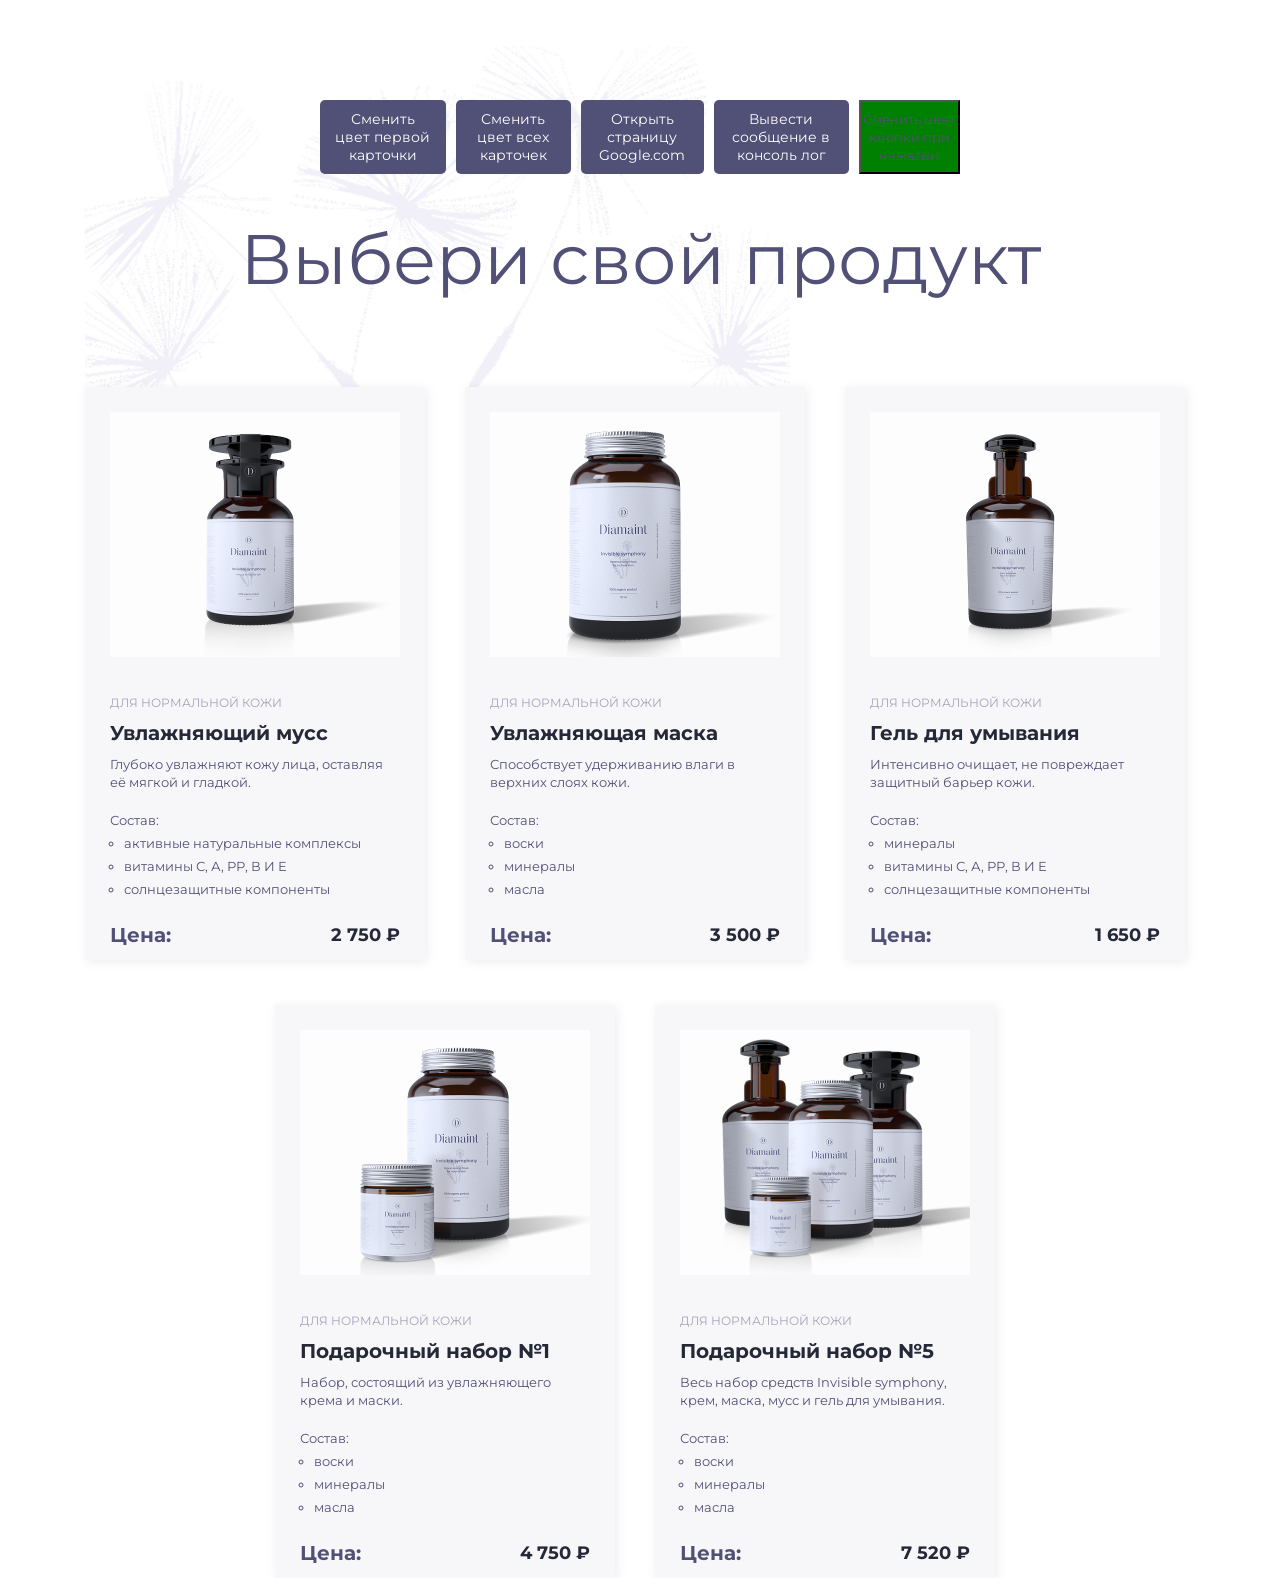
==== index.html @ b780f24a "add homework-5.js" ====
<!DOCTYPE html>
<html lang="en">

<head>
    <meta charset="UTF-8">
    <meta name="viewport" content="width=device-width, initial-scale=1.0">
    <link rel="preconnect" href="https://fonts.googleapis.com">
    <link rel="preconnect" href="https://fonts.gstatic.com" crossorigin>
    <link href="https://fonts.googleapis.com/css2?family=Montserrat:ital,wght@0,100..900;1,100..900&display=swap"rel="stylesheet">
    <link rel="stylesheet" href="styles.css">
    <title>Product Card</title>
</head>

<body>
    <div class="background"></div>
    <h1 class="page-title">Выбери свой продукт</h1>
    <div class="container-button">
        <button id="change-color-first-card" class="button-design">Сменить цвет первой карточки</button>
        <button id="change-color-all-card" class="button-design">Сменить цвет всех карточек</button>
        <button id="open-google" class="button-design">Открыть страницу Google.com</button>
        <button id="output-console-log" class="button-design">Вывести сообщение в консоль лог</button>
        <button id="change-color-button" class="bg-green" class="bg-yellow">Сменить цвет кнопки при нажатии</button>
    </div>
      </div>
    <ul class="product-cards-container">
        <li class="card-container">
            
                <img src="/images/moist-mousse.png" alt="Увлажняющий мусс" width="290" height="245">
                <span class="product-category">для нормальной кожи</span>
                <h3 class="product-name">Увлажняющий мусс</h3>
                <p class="product-desciption">Глубоко увлажняют кожу лица, оставляя её мягкой и гладкой.</p>
                <span>Состав: </span>
                <ul class="product-compounds">
                    <li class="product-compound-item">активные натуральные комплексы</li>
                    <li class="product-compound-item">витамины С, А, РР, В И Е</li>
                    <li class="product-compound-item">солнцезащитные компоненты</li>
                </ul>
                <div class="product-price-container">
                    <span class="product-price-label">Цена:</span>
                    <span class="product-price">2 750 &#x20bd</span>
                </div>
                
        </li>
        <li class="card-container">
            
                <img src="images/moist-mask.png" alt="Увлажняющий мусс" width="290" height="245">
                <span class="product-category">для нормальной кожи</span>
                <h3 class="product-name">Увлажняющая маска</h3>
                <p class="product-desciption">Способствует удерживанию влаги в верхних слоях кожи.</p>
                <span>Состав: </span>
                <ul class="product-compounds">
                    <li class="product-compound-item">воски</li>
                    <li class="product-compound-item">минералы</li>
                    <li class="product-compound-item">масла</li>
                </ul>
                <div class="product-price-container">
                    <span class="product-price-label">Цена:</span>
                    <span class="product-price">3 500 &#x20bd</span>
                </div>   
        </li>
        <li class="card-container">
            
                <img src="images/cleansing-gel.png" alt="Увлажняющий мусс" width="290" height="245">
                <span class="product-category">для нормальной кожи</span>
                <h3 class="product-name">Гель для умывания</h3>
                <p class="product-desciption">Интенсивно очищает, не повреждает защитный барьер кожи.</p>
                <span>Состав: </span>
                <ul class="product-compounds">
                    <li class="product-compound-item">минералы</li>
                    <li class="product-compound-item">витамины С, А, РР, В И Е</li>
                    <li class="product-compound-item">солнцезащитные компоненты</li>
                </ul>
                <div class="product-price-container">
                    <span class="product-price-label">Цена:</span>
                    <span class="product-price">1 650 &#x20bd</span>
                </div>
               
        </li>
        <li class="card-container">
            
                <img src="images/gift-set-1.png" alt="Увлажняющий мусс" width="290" height="245">
                <span class="product-category">для нормальной кожи</span>
                <h3 class="product-name">Подарочный набор №1 </h3>
                <p class="product-desciption">Набор, состоящий из увлажняющего крема и маски.</p>
                <span>Состав: </span>
                <ul class="product-compounds">
                    <li class="product-compound-item">воски</li>
                    <li class="product-compound-item">минералы</li>
                    <li class="product-compound-item">масла</li>
                </ul>
                <div class="product-price-container">
                    <span class="product-price-label">Цена:</span>
                    <span class="product-price">4 750 &#x20bd</span>
                </div>
               
        </li>
        <li class="card-container">
            
                <img src="/images/gift-set-5.png" alt="Увлажняющий мусс" width="290" height="245">
                <span class="product-category">для нормальной кожи</span>
                <h3 class="product-name">Подарочный набор №5</h3>
                <p class="product-desciption">Весь набор средств Invisible symphony, крем, маска, мусс и гель для
                    умывания.</p>
                <span>Состав: </span>
                <ul class="product-compounds">
                    <li class="product-compound-item">воски</li>
                    <li class="product-compound-item">минералы</li>
                    <li class="product-compound-item">масла</li>
                </ul>
                <div class="product-price-container">
                    <span class="product-price-label">Цена:</span>
                    <span class="product-price">7 520 &#x20bd</span>
                </div>
                
        </li>
    </ul>
    <script src="main.js"></script>
    <script src="homework-5.js"></script>
</body>

</html>
---- styles.css ----
* {
    box-sizing: border-box;
    margin: 0;
    padding: 0;
    font-family: 'Montserrat', 'Times New Roman', Times, serif;
    font-size: 13px;
    line-height: 18px;
    color: #515076;
}

.card-container {
    width: 340px;
    height: 573px;
    padding: 25px;
    background-color: #F7F7FA;
    box-shadow: 2px 2px 10px 0px #5150761A;
    list-style: none;
   
}

.product-category {
    font-size: 12px;
    color: #A5A3B9;
    line-height: 24px;
    text-transform: uppercase;
    margin-top: 30px;
    margin-bottom: 5px;
    display: block;
}

.product-name {
    font-weight: 700;
    font-size: 20px;
    line-height: 27px;
    margin-bottom: 5px;
    color: #252836;
}

.product-desciption {
    margin-top: 8px;
    margin-bottom: 20px;
}

.product-compounds {
    list-style: circle;
    margin-bottom: 25px;
    margin-top: 5px;
}

.product-compound-item {
    margin-left: 14px;
    margin-bottom: 5px;
}

.product-price-container {
    display: flex;
    justify-content: space-between;
    align-items: center;
}

.product-price-label {
    font-size: 20px;
    font-weight: 700;
    line-height: 24px;
}

.product-price {
    font-weight: 700;
    font-size: 18px;
    color: #252836;
}

.product-cards-container {
    position: relative;
    width: 1100px;
    height: 1191px;
    margin-top: -310px;
    margin-left: 85px;
    flex-wrap: wrap;
    display: flex;
    justify-content: center;
    gap: 45px 40px;
}

.page-title {
    position: absolute;
    text-align: center;
    font-weight: 400;
    font-size: 70px;
    line-height: 78px;
    width: 846px;
    height: 78px;
    top: 220px;
    left: 217px;
}

.background {
    width: 790px;
    height: 697px;
    background-image: url('../images/flowers-bg.png');
    background-size: 790px 697px;
    background-position: 85px 0px;
    background-repeat: no-repeat;
}

.container-button {
    position: absolute;
    top: 100px;
    left: 50%;
    transform: translateX(-50%);
    display: flex;
    gap: 10px;
    margin-bottom: 20px;
}

.button-design {
    padding: 10px 15px;
    background-color: #515076;
    color: white;
    border: none;
    border-radius: 5px;
    cursor: pointer;
    font-size: 14px;
}

.bg-yellow {
    background-color: yellow;
}

.bg-green {
    background-color: green;
}
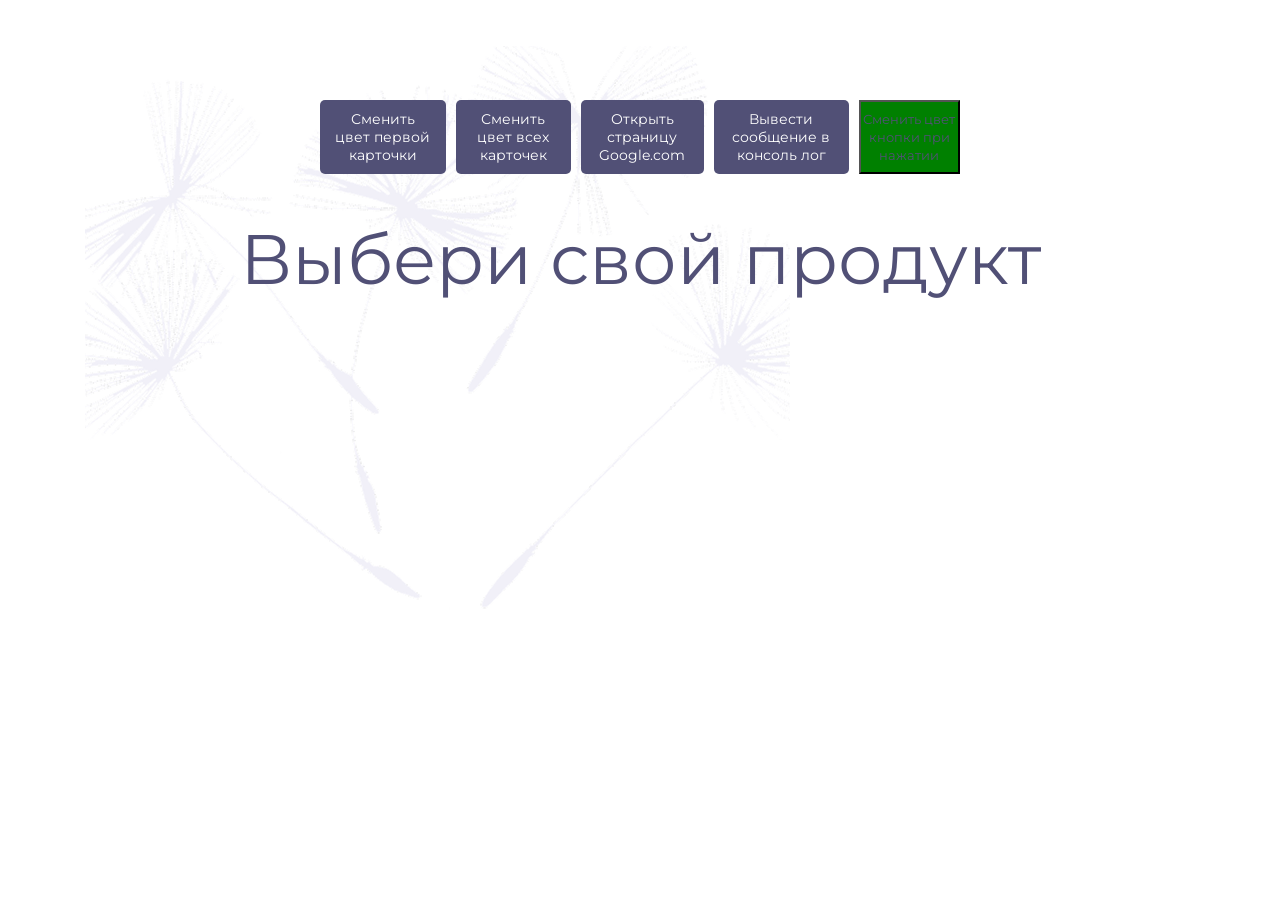
==== commit 4ff1aa3b: ""feat: выполнено ДЗ 8"" ====
--- a/index.html
+++ b/index.html
@@ -6,7 +6,8 @@
     <meta name="viewport" content="width=device-width, initial-scale=1.0">
     <link rel="preconnect" href="https://fonts.googleapis.com">
     <link rel="preconnect" href="https://fonts.gstatic.com" crossorigin>
-    <link href="https://fonts.googleapis.com/css2?family=Montserrat:ital,wght@0,100..900;1,100..900&display=swap"rel="stylesheet">
+    <link href="https://fonts.googleapis.com/css2?family=Montserrat:ital,wght@0,100..900;1,100..900&display=swap"
+        rel="stylesheet">
     <link rel="stylesheet" href="styles.css">
     <title>Product Card</title>
 </head>
@@ -19,103 +20,30 @@
         <button id="change-color-all-card" class="button-design">Сменить цвет всех карточек</button>
         <button id="open-google" class="button-design">Открыть страницу Google.com</button>
         <button id="output-console-log" class="button-design">Вывести сообщение в консоль лог</button>
-        <button id="change-color-button" class="bg-green" class="bg-yellow">Сменить цвет кнопки при нажатии</button>
+        <button id="change-color-button" class="bg-green bg-yellow">Сменить цвет кнопки при нажатии</button>
     </div>
-      </div>
-    <ul class="product-cards-container">
+
+    <ul class="product-cards-container"></ul>
+    <template id="card-template">
         <li class="card-container">
-            
-                <img src="/images/moist-mousse.png" alt="Увлажняющий мусс" width="290" height="245">
-                <span class="product-category">для нормальной кожи</span>
-                <h3 class="product-name">Увлажняющий мусс</h3>
-                <p class="product-desciption">Глубоко увлажняют кожу лица, оставляя её мягкой и гладкой.</p>
-                <span>Состав: </span>
-                <ul class="product-compounds">
-                    <li class="product-compound-item">активные натуральные комплексы</li>
-                    <li class="product-compound-item">витамины С, А, РР, В И Е</li>
-                    <li class="product-compound-item">солнцезащитные компоненты</li>
-                </ul>
-                <div class="product-price-container">
-                    <span class="product-price-label">Цена:</span>
-                    <span class="product-price">2 750 &#x20bd</span>
-                </div>
-                
+            <img src="" alt="" class="js-product-img">
+            <span class="product-category js-product-category"></span>
+            <h3 class="product-name js-product-name"></h3>
+            <p class="product-desciption js-product-description"></p>
+            <span>Состав: </span>
+            <ul class="product-compounds js-product-compounds">
+            </ul>
+            <div class="product-price-container">
+                <span class="product-price-label">Цена:</span>
+                <span class="product-price js-product-price"></span>
+            </div>
         </li>
-        <li class="card-container">
-            
-                <img src="images/moist-mask.png" alt="Увлажняющий мусс" width="290" height="245">
-                <span class="product-category">для нормальной кожи</span>
-                <h3 class="product-name">Увлажняющая маска</h3>
-                <p class="product-desciption">Способствует удерживанию влаги в верхних слоях кожи.</p>
-                <span>Состав: </span>
-                <ul class="product-compounds">
-                    <li class="product-compound-item">воски</li>
-                    <li class="product-compound-item">минералы</li>
-                    <li class="product-compound-item">масла</li>
-                </ul>
-                <div class="product-price-container">
-                    <span class="product-price-label">Цена:</span>
-                    <span class="product-price">3 500 &#x20bd</span>
-                </div>   
-        </li>
-        <li class="card-container">
-            
-                <img src="images/cleansing-gel.png" alt="Увлажняющий мусс" width="290" height="245">
-                <span class="product-category">для нормальной кожи</span>
-                <h3 class="product-name">Гель для умывания</h3>
-                <p class="product-desciption">Интенсивно очищает, не повреждает защитный барьер кожи.</p>
-                <span>Состав: </span>
-                <ul class="product-compounds">
-                    <li class="product-compound-item">минералы</li>
-                    <li class="product-compound-item">витамины С, А, РР, В И Е</li>
-                    <li class="product-compound-item">солнцезащитные компоненты</li>
-                </ul>
-                <div class="product-price-container">
-                    <span class="product-price-label">Цена:</span>
-                    <span class="product-price">1 650 &#x20bd</span>
-                </div>
-               
-        </li>
-        <li class="card-container">
-            
-                <img src="images/gift-set-1.png" alt="Увлажняющий мусс" width="290" height="245">
-                <span class="product-category">для нормальной кожи</span>
-                <h3 class="product-name">Подарочный набор №1 </h3>
-                <p class="product-desciption">Набор, состоящий из увлажняющего крема и маски.</p>
-                <span>Состав: </span>
-                <ul class="product-compounds">
-                    <li class="product-compound-item">воски</li>
-                    <li class="product-compound-item">минералы</li>
-                    <li class="product-compound-item">масла</li>
-                </ul>
-                <div class="product-price-container">
-                    <span class="product-price-label">Цена:</span>
-                    <span class="product-price">4 750 &#x20bd</span>
-                </div>
-               
-        </li>
-        <li class="card-container">
-            
-                <img src="/images/gift-set-5.png" alt="Увлажняющий мусс" width="290" height="245">
-                <span class="product-category">для нормальной кожи</span>
-                <h3 class="product-name">Подарочный набор №5</h3>
-                <p class="product-desciption">Весь набор средств Invisible symphony, крем, маска, мусс и гель для
-                    умывания.</p>
-                <span>Состав: </span>
-                <ul class="product-compounds">
-                    <li class="product-compound-item">воски</li>
-                    <li class="product-compound-item">минералы</li>
-                    <li class="product-compound-item">масла</li>
-                </ul>
-                <div class="product-price-container">
-                    <span class="product-price-label">Цена:</span>
-                    <span class="product-price">7 520 &#x20bd</span>
-                </div>
-                
-        </li>
-    </ul>
+    </template>
     <script src="main.js"></script>
     <script src="homework-5.js"></script>
+    <script src="homework-6.js"></script>
+    <script type="module" src="homework-7.js"></script>
+    <script type="module" src="homework-8.js"></script>
 </body>
 
 </html>
--- a/styles.css
+++ b/styles.css
@@ -8,14 +8,27 @@
     color: #515076;
 }
 
+.product-cards-container {
+    max-width: 1200px;
+    margin: 450px auto 0 auto;
+    margin-top: -300px;
+    padding: 0;
+    list-style: none;
+    flex-wrap: wrap;
+    display: flex;
+    justify-content: center;
+    gap: 45px 40px;
+}
+
 .card-container {
-    width: 340px;
-    height: 573px;
-    padding: 25px;
+    padding: 20px;
     background-color: #F7F7FA;
     box-shadow: 2px 2px 10px 0px #5150761A;
-    list-style: none;
-   
+    flex-direction: column;
+    display: flex;
+    width: 350px;
+    height: 573px;
+
 }
 
 .product-category {
@@ -70,18 +83,6 @@
     color: #252836;
 }
 
-.product-cards-container {
-    position: relative;
-    width: 1100px;
-    height: 1191px;
-    margin-top: -310px;
-    margin-left: 85px;
-    flex-wrap: wrap;
-    display: flex;
-    justify-content: center;
-    gap: 45px 40px;
-}
-
 .page-title {
     position: absolute;
     text-align: center;
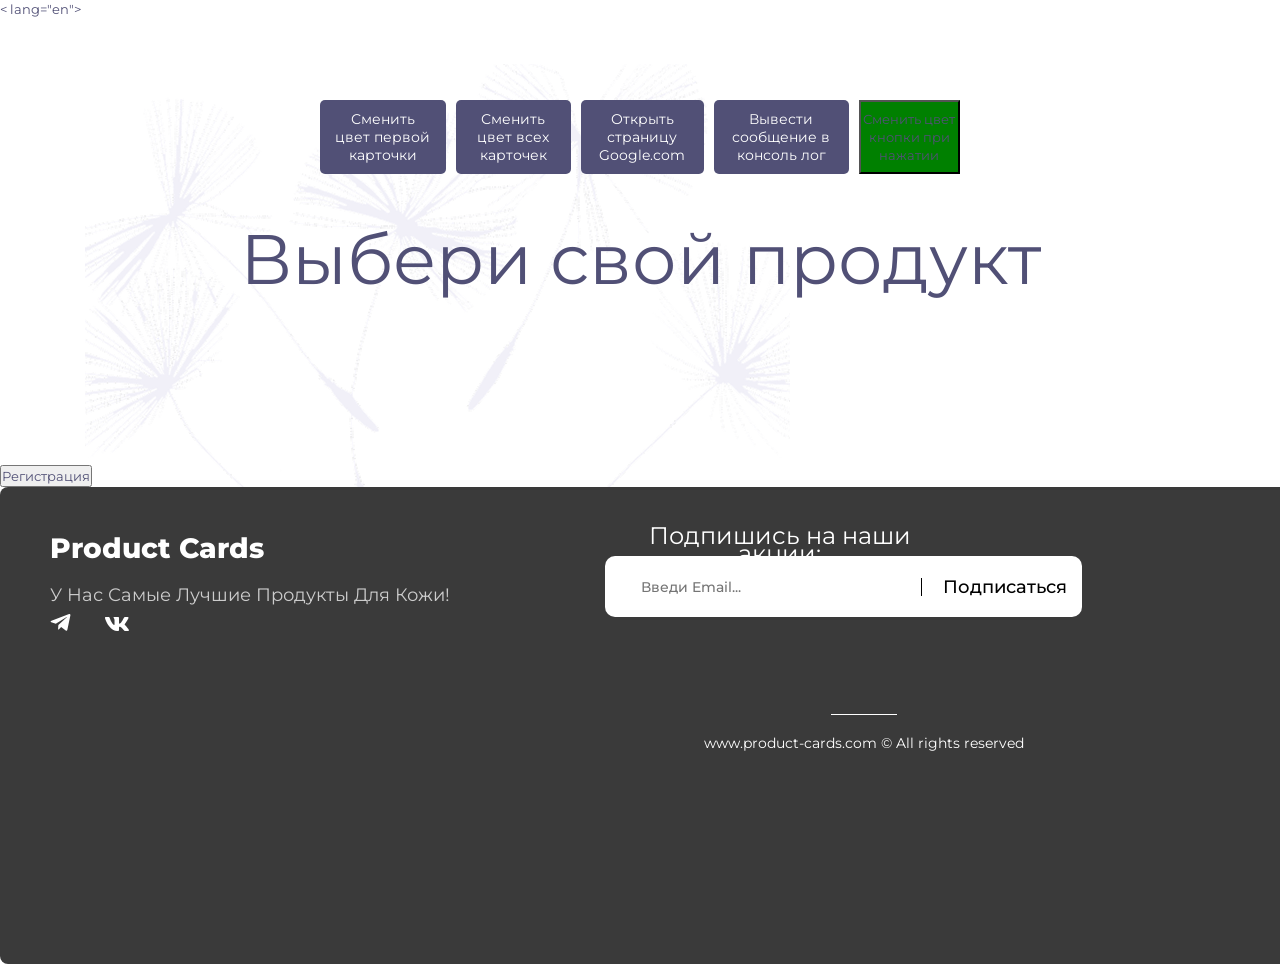
==== commit ebc54ffb: "feat: добавлен модальный интерфейс" ====
--- a/index.html
+++ b/index.html
@@ -1,49 +1,122 @@
 <!DOCTYPE html>
-<html lang="en">
+< lang="en">
 
-<head>
-    <meta charset="UTF-8">
-    <meta name="viewport" content="width=device-width, initial-scale=1.0">
-    <link rel="preconnect" href="https://fonts.googleapis.com">
-    <link rel="preconnect" href="https://fonts.gstatic.com" crossorigin>
-    <link href="https://fonts.googleapis.com/css2?family=Montserrat:ital,wght@0,100..900;1,100..900&display=swap"
-        rel="stylesheet">
-    <link rel="stylesheet" href="styles.css">
-    <title>Product Card</title>
-</head>
+    <head>
+        <meta charset="UTF-8">
+        <meta name="viewport" content="width=device-width, initial-scale=1.0">
+        <link rel="preconnect" href="https://fonts.googleapis.com">
+        <link rel="preconnect" href="https://fonts.gstatic.com" crossorigin>
+        <link href="https://fonts.googleapis.com/css2?family=Montserrat:ital,wght@0,100..900;1,100..900&display=swap"
+            rel="stylesheet">
+        <link rel="stylesheet" href="styles.css">
+        <title>Product Card</title>
+    </head>
 
-<body>
-    <div class="background"></div>
-    <h1 class="page-title">Выбери свой продукт</h1>
-    <div class="container-button">
-        <button id="change-color-first-card" class="button-design">Сменить цвет первой карточки</button>
-        <button id="change-color-all-card" class="button-design">Сменить цвет всех карточек</button>
-        <button id="open-google" class="button-design">Открыть страницу Google.com</button>
-        <button id="output-console-log" class="button-design">Вывести сообщение в консоль лог</button>
-        <button id="change-color-button" class="bg-green bg-yellow">Сменить цвет кнопки при нажатии</button>
-    </div>
+    <body>
+        <div class="background"></div>
+        <h1 class="page-title">Выбери свой продукт</h1>
+        <div class="container-button">
+            <button id="change-color-first-card" class="button-design">Сменить цвет первой карточки</button>
+            <button id="change-color-all-card" class="button-design">Сменить цвет всех карточек</button>
+            <button id="open-google" class="button-design">Открыть страницу Google.com</button>
+            <button id="output-console-log" class="button-design">Вывести сообщение в консоль лог</button>
+            <button id="change-color-button" class="bg-green bg-yellow">Сменить цвет кнопки при нажатии</button>
+        </div>
 
-    <ul class="product-cards-container"></ul>
-    <template id="card-template">
-        <li class="card-container">
-            <img src="" alt="" class="js-product-img">
-            <span class="product-category js-product-category"></span>
-            <h3 class="product-name js-product-name"></h3>
-            <p class="product-desciption js-product-description"></p>
-            <span>Состав: </span>
-            <ul class="product-compounds js-product-compounds">
-            </ul>
-            <div class="product-price-container">
-                <span class="product-price-label">Цена:</span>
-                <span class="product-price js-product-price"></span>
-            </div>
-        </li>
-    </template>
-    <script src="main.js"></script>
-    <script src="homework-5.js"></script>
-    <script src="homework-6.js"></script>
-    <script type="module" src="homework-7.js"></script>
-    <script type="module" src="homework-8.js"></script>
-</body>
+        <ul class="product-cards-container"></ul>
+        <template id="card-template">
+            <li class="card-container">
+                <img src="" alt="" class="js-product-img">
+                <span class="product-category js-product-category"></span>
+                <h3 class="product-name js-product-name"></h3>
+                <p class="product-desciption js-product-description"></p>
+                <span>Состав: </span>
+                <ul class="product-compounds js-product-compounds">
+                </ul>
+                <div class="product-price-container">
+                    <span class="product-price-label">Цена:</span>
+                    <span class="product-price js-product-price"></span>
+                </div>
+            </li>
+        </template>
 
-</html>+        <!-- Кнопка которая открывает модалку -->
+        <button id="openBtn">Регистрация</button>
+        <div class="overlay" id="modal-overlay"></div>
+        <div class="modal" id="modal">
+            <button class="close-btn" id="closeBtn">&times;</button>
+            <h2>Регистрация</h2>
+            <form action="#" method="post" class="registration-form">
+                <label for="firstName">Имя</label>
+                <input type="text" name="firstName" placeholder="Имя" required />
+                <label for="lastName">Фамилия</label>
+                <input type="text" name="lastName" placeholder="Фамилия" required />
+                <label for="birthDate">Дата рождения</label>
+                <input type="date" name="birthDate" placeholder="Дата рождения" required />
+                <label for="login">Логин</label>
+                <input type="text" name="login" placeholder="Логин" required />
+                <label for="password">Пароль</label>
+                <input type="password" name="password" placeholder="Пароль" required />
+                <label for="passwordConfirm">Подтверждение пароля</label>
+                <input type="password" name="passwordConfirm" placeholder="Подтверждение пароля" required />
+                <button type="submit">Зарегистрироваться</button>
+            </form>
+        </div>
+
+
+            <footer>
+
+                <!-- Три колонки -->
+                <div class="footer-top">
+
+                    <!-- КОЛОНКА 1: Бренд -->
+                    <section class="footer-brand">
+                        <h2>Product Cards</h2>
+                        <p>У Нас Самые Лучшие Продукты Для Кожи!</p>
+                        <div class="social-icons">
+                            <img class="tg-icon" src="images/SVG/tg-icon.svg" alt="Телеграм">
+                            <img class="vk-icon" src="images/SVG/vk-icon.svg" alt="VK">
+                        </div>
+                    </section>
+
+                    <!-- КОЛОНКА 2: Форма подписки -->
+                    <section class="footer-subscribe">
+                        <p>Подпишись на наши акции:</p>
+
+                        <!-- form — семантический тег для форм -->
+                        <form action="#" method="post" class="subscribe-form">
+
+                            <input type="email" name="email" placeholder="Введи Email..." required />
+
+                            <div class="divider"></div>
+
+                            <!-- type="submit" — кнопка отправки формы -->
+                            <button type="submit">Подписаться</button>
+
+                        </form>
+                    </section>
+
+                    <!-- КОЛОНКА 3: Навигация -->
+                    <!-- nav — семантический тег для навигационных ссылок -->
+                    <nav class="footer-nav" aria-label="Быстрые ссылки">
+                        <h3>Быстрые ссылки</h3>
+                        <ul>
+                            <li><a href="#">Главная</a></li>
+                            <li><a href="#">Магазин</a></li>
+                            <li><a href="#">Контакты</a></li>
+                        </ul>
+                    </nav>
+
+                </div>
+
+                <!-- Копирайт -->
+                <div class="footer-bottom">
+                    <!-- small — семантический тег для мелкого юридического текста -->
+                    <small>www.product-cards.com &copy; All rights reserved</small>
+                </div>
+
+            </footer>
+            <script src="main.js" type="module"></script>
+    </body>
+
+    </html>
--- a/styles.css
+++ b/styles.css
@@ -18,6 +18,7 @@
     display: flex;
     justify-content: center;
     gap: 45px 40px;
+    padding-bottom: 50px;
 }
 
 .card-container {
@@ -27,8 +28,7 @@
     flex-direction: column;
     display: flex;
     width: 350px;
-    height: 573px;
-
+    height: auto
 }
 
 .product-category {
@@ -130,4 +130,249 @@
 
 .bg-green {
     background-color: green;
-}+}
+
+footer {
+    width: 1728px;
+    height: 477px;
+    border-radius: 8px;
+    padding: 40px 50px 20px 50px;
+    background-color: #3A3A3A;
+    color: white;
+}
+
+.footer-top {
+    display: flex;
+    justify-content: space-between;
+    align-items: flex-start;
+    gap: 40px;
+    margin-bottom: 30px;
+}
+
+.footer-brand {
+    flex: 1;
+}
+
+.footer-brand h2 {
+    font-size: 28px;
+    line-height: 154%;
+    font-weight: 800;
+    font-family: 'Montserrat';
+    color: #FFFFFF;
+    height: auto;
+    padding-bottom: 16px;
+}
+
+.footer-brand p {
+    text-decoration: none;
+    color: #ccc;
+    font-size: 18px;
+    transition: color 0.2s;
+}
+
+.tg-icon {
+   margin-top: 10px;
+    width: 21px;
+    height: 17px;
+    margin-right: 30.5px;
+}
+
+.vk-icon {
+    margin-top: 10px;
+    width: 24px;
+    height: 14px;
+}
+
+
+.footer-subscribe {
+    flex: 1.5;
+    /* эта колонка немного шире остальных */
+    text-align: center;
+}
+
+.footer-subscribe p {
+    font-size: 24px;
+    width: 350px;
+    height: 29px;
+    top: 85px;
+    left: 713px;
+    color: #FFFFFF
+}
+
+/* Сама форма — инпут и кнопка в одной строке */
+form.subscribe-form {
+    display: flex;
+    width: 477px;
+    height: 61px;
+    background: white;
+    border-radius: 10px;
+    align-items: center;
+    /* скрываем углы дочерних элементов */
+}
+
+form.subscribe-form input[type="email"] {
+    font-family: 'Montserrat';
+    font-weight: 500;
+    font-size: 14px;
+    line-height: 100%;
+    padding-left: 36px;
+    padding-top: 22px;
+    padding-bottom: 22px;
+    flex-grow: 1;
+    text-decoration: none;
+    border: none;
+    background: transparent;
+    color: #000000BF;
+    outline: none;
+    /* убираем синюю рамку при фокусе */
+}
+
+form.subscribe-form input[type="email"]::placeholder {
+    outline: none;
+    border: none;
+    background: rgba(255, 255, 255, 0.9);
+}
+
+/* Тонкая линия-разделитель между инпутом и кнопкой */
+
+form.subscribe-form button[type="submit"] {
+
+    font-family: 'Montserrat';
+    font-weight: 500;
+    font-size: 18px;
+    line-height: 100%;
+    text-decoration: none;
+    border: none;
+    color: #000000;
+    background: transparent;
+    border-left: 1px solid #000000;
+    padding-left: 21px;
+    padding-right: 15px;
+}
+
+form.subscribe-form button[type="submit"]:hover {
+    background-color: rgba(255, 255, 255, 0.1);
+}
+
+/* =============================
+       КОЛОНКА 3 — Навигация (nav)
+       ============================= */
+.footer-nav {
+    padding-right: 75px;
+    height: 147px;
+}
+
+.footer-nav h3 {
+    font-size: 20px;
+    margin-bottom: 12px;
+    color: #ddd;
+}
+
+/* Убираем стандартные точки у списка */
+.footer-nav ul {
+    list-style: none;
+}
+
+.footer-nav ul li {
+    margin-bottom: 8px;
+}
+
+.footer-nav ul li a {
+    text-decoration: none;
+    color: #ccc;
+    font-size: 18px;
+    transition: color 0.2s;
+}
+
+.footer-nav ul li a:hover {
+    color: white;
+}
+
+/* =============================
+       FOOTER-BOTTOM — копирайт
+       ============================= */
+.footer-bottom {
+    width: 100%;
+    margin-top: 40px;
+    text-align: center;
+    /* горизонтальная линия-разделитель */
+}
+
+
+
+.footer-bottom small {
+    /* Чтобы текст вел себя как отдельный блок */
+    display: block;
+    position: relative;
+    /* Нужно для позиционирования линии */
+    padding-top: 20px;
+    /* Расстояние от текста до линии */
+
+    font-family: 'Montserrat', sans-serif;
+    font-weight: 400;
+    font-size: 14px;
+    /* Рекомендую чуть уменьшить для эстетики */
+    color: #FFFFFF;
+}
+
+.footer-bottom small::before {
+    content: "";
+    /* Обязательно для работы псевдоэлемента */
+    position: absolute;
+    top: 0;
+    /* Линия в самом верху элемента small */
+    left: 50%;
+    /* Ставим начало линии по центру */
+    transform: translateX(-50%);
+    /* Сдвигаем назад на половину её длины для идеального центра */
+
+    width: 66px;
+    /* Ваша желаемая ширина линии */
+    height: 1px;
+    /* Толщина линии */
+    background-color: white;
+    /* Цвет линии */
+}
+
+
+.overlay {
+    position: fixed;
+    top: 0;
+    left: 0;
+    width: 100%;
+    height: 100%;
+    background-color: rgba(0, 0, 0, 0.5);
+    display: none;
+    z-index: 99;
+}
+
+.modal {
+    position: fixed;
+    top: 50%;
+    left: 50%;
+    transform: translate(-50%, -50%);
+    background-color: #fff;
+    padding: 20px;
+    border-radius: 8px;
+    box-shadow: 0 2px 10px rgba(0, 0, 0, 0.1);
+    display: none;
+    z-index: 100;
+    min-width: 320px;
+    flex-wrap: wrap;
+    flex-direction: row;
+}
+
+.modal-showed {
+    display: block;
+}
+
+.overlay-showed {
+    display: block;
+}
+
+.registration-form {
+    display: flex;
+    flex-direction: column;
+    gap: 15px;
+}
+
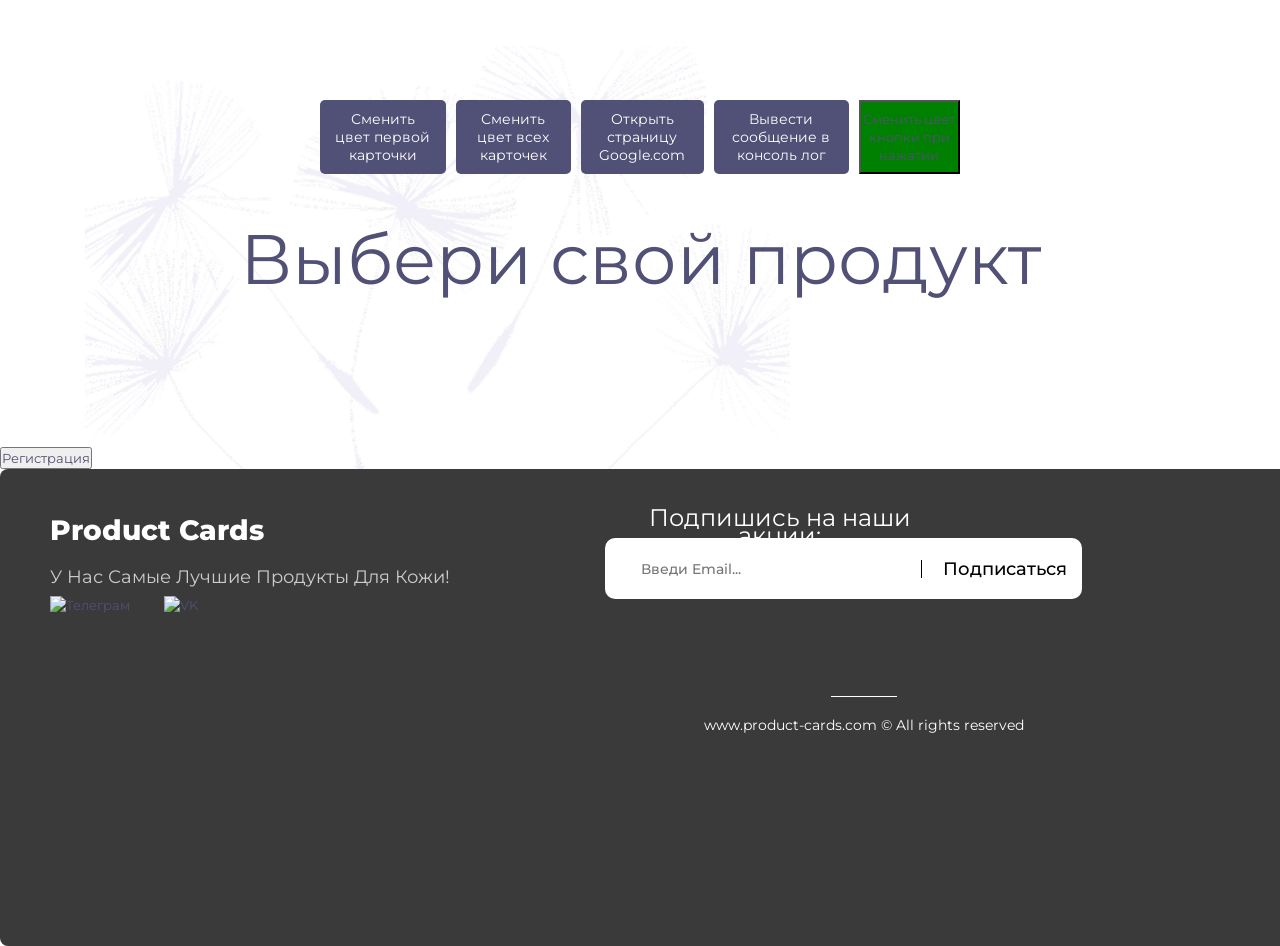
==== commit 0fff6501: "исправлены ошибки замечания" ====
--- a/index.html
+++ b/index.html
@@ -1,122 +1,103 @@
 <!DOCTYPE html>
-< lang="en">
+<html lang="en">
 
-    <head>
-        <meta charset="UTF-8">
-        <meta name="viewport" content="width=device-width, initial-scale=1.0">
-        <link rel="preconnect" href="https://fonts.googleapis.com">
-        <link rel="preconnect" href="https://fonts.gstatic.com" crossorigin>
-        <link href="https://fonts.googleapis.com/css2?family=Montserrat:ital,wght@0,100..900;1,100..900&display=swap"
-            rel="stylesheet">
-        <link rel="stylesheet" href="styles.css">
-        <title>Product Card</title>
-    </head>
+<head>
+    <meta charset="UTF-8">
+    <meta name="viewport" content="width=device-width, initial-scale=1.0">
+    <link rel="preconnect" href="https://fonts.googleapis.com">
+    <link rel="preconnect" href="https://fonts.gstatic.com" crossorigin>
+    <link href="https://fonts.googleapis.com/css2?family=Montserrat:ital,wght@0,100..900;1,100..900&display=swap"
+        rel="stylesheet">
+    <link rel="stylesheet" href="styles.css">
+    <title>Product Card</title>
+</head>
 
-    <body>
-        <div class="background"></div>
-        <h1 class="page-title">Выбери свой продукт</h1>
-        <div class="container-button">
-            <button id="change-color-first-card" class="button-design">Сменить цвет первой карточки</button>
-            <button id="change-color-all-card" class="button-design">Сменить цвет всех карточек</button>
-            <button id="open-google" class="button-design">Открыть страницу Google.com</button>
-            <button id="output-console-log" class="button-design">Вывести сообщение в консоль лог</button>
-            <button id="change-color-button" class="bg-green bg-yellow">Сменить цвет кнопки при нажатии</button>
+<body>
+    <div class="background"></div>
+    <h1 class="page-title">Выбери свой продукт</h1>
+    <div class="container-button">
+        <button id="change-color-first-card" class="button-design">Сменить цвет первой карточки</button>
+        <button id="change-color-all-card" class="button-design">Сменить цвет всех карточек</button>
+        <button id="open-google" class="button-design">Открыть страницу Google.com</button>
+        <button id="output-console-log" class="button-design">Вывести сообщение в консоль лог</button>
+        <button id="change-color-button" class="bg-green bg-yellow">Сменить цвет кнопки при нажатии</button>
+    </div>
+
+    <ul class="product-cards-container"></ul>
+    <template id="card-template">
+        <li class="card-container">
+            <img src="" alt="" class="js-product-img">
+            <span class="product-category js-product-category"></span>
+            <h3 class="product-name js-product-name"></h3>
+            <p class="product-desciption js-product-description"></p>
+            <span>Состав: </span>
+            <ul class="product-compounds js-product-compounds">
+            </ul>
+            <div class="product-price-container">
+                <span class="product-price-label">Цена:</span>
+                <span class="product-price js-product-price"></span>
+            </div>
+        </li>
+    </template>
+
+    <button id="openBtn">Регистрация</button>
+    <div class="overlay" id="modal-overlay"></div>
+    <div class="modal" id="modal">
+        <button class="close-btn" id="closeBtn">&times;</button>
+        <h2>Регистрация</h2>
+        <form action="#" method="post" class="registration-form">
+            <label for="firstName">Имя</label>
+            <input type="text" name="firstName" placeholder="Имя" required />
+            <label for="lastName">Фамилия</label>
+            <input type="text" name="lastName" placeholder="Фамилия" required />
+            <label for="birthDate">Дата рождения</label>
+            <input type="date" name="birthDate" placeholder="Дата рождения" required />
+            <label for="login">Логин</label>
+            <input type="text" name="login" placeholder="Логин" required />
+            <label for="password">Пароль</label>
+            <input type="password" name="password" placeholder="Пароль" required />
+            <label for="passwordConfirm">Подтверждение пароля</label>
+            <input type="password" name="passwordConfirm" placeholder="Подтверждение пароля" required />
+            <button type="submit">Зарегистрироваться</button>
+        </form>
+    </div>
+
+    <footer>
+        <div class="footer-top">
+            <section class="footer-brand">
+                <h2>Product Cards</h2>
+                <p>У Нас Самые Лучшие Продукты Для Кожи!</p>
+                <div class="social-icons">
+                    <img class="tg-icon" src="images/svg/tg-icon.svg" alt="Телеграм">
+                    <img class="vk-icon" src="images/svg/vk-icon.svg" alt="VK">
+                </div>
+            </section>
+
+            <section class="footer-subscribe">
+                <p>Подпишись на наши акции:</p>
+                <form action="#" method="post" class="subscribe-form">
+                    <input type="email" name="email" placeholder="Введи Email..." required />
+                    <div class="divider"></div>
+                    <button type="submit">Подписаться</button>
+                </form>
+
+            </section>
+            <nav class="footer-nav" aria-label="Быстрые ссылки">
+                <h3>Быстрые ссылки</h3>
+                <ul>
+                    <li><a href="#">Главная</a></li>
+                    <li><a href="#">Магазин</a></li>
+                    <li><a href="#">Контакты</a></li>
+                </ul>
+            </nav>
         </div>
 
-        <ul class="product-cards-container"></ul>
-        <template id="card-template">
-            <li class="card-container">
-                <img src="" alt="" class="js-product-img">
-                <span class="product-category js-product-category"></span>
-                <h3 class="product-name js-product-name"></h3>
-                <p class="product-desciption js-product-description"></p>
-                <span>Состав: </span>
-                <ul class="product-compounds js-product-compounds">
-                </ul>
-                <div class="product-price-container">
-                    <span class="product-price-label">Цена:</span>
-                    <span class="product-price js-product-price"></span>
-                </div>
-            </li>
-        </template>
-
-        <!-- Кнопка которая открывает модалку -->
-        <button id="openBtn">Регистрация</button>
-        <div class="overlay" id="modal-overlay"></div>
-        <div class="modal" id="modal">
-            <button class="close-btn" id="closeBtn">&times;</button>
-            <h2>Регистрация</h2>
-            <form action="#" method="post" class="registration-form">
-                <label for="firstName">Имя</label>
-                <input type="text" name="firstName" placeholder="Имя" required />
-                <label for="lastName">Фамилия</label>
-                <input type="text" name="lastName" placeholder="Фамилия" required />
-                <label for="birthDate">Дата рождения</label>
-                <input type="date" name="birthDate" placeholder="Дата рождения" required />
-                <label for="login">Логин</label>
-                <input type="text" name="login" placeholder="Логин" required />
-                <label for="password">Пароль</label>
-                <input type="password" name="password" placeholder="Пароль" required />
-                <label for="passwordConfirm">Подтверждение пароля</label>
-                <input type="password" name="passwordConfirm" placeholder="Подтверждение пароля" required />
-                <button type="submit">Зарегистрироваться</button>
-            </form>
+        <div class="footer-bottom">
+            <small>www.product-cards.com &copy; All rights reserved</small>
         </div>
 
+    </footer>
+    <script src="main.js" type="module"></script>
+</body>
 
-            <footer>
-
-                <!-- Три колонки -->
-                <div class="footer-top">
-
-                    <!-- КОЛОНКА 1: Бренд -->
-                    <section class="footer-brand">
-                        <h2>Product Cards</h2>
-                        <p>У Нас Самые Лучшие Продукты Для Кожи!</p>
-                        <div class="social-icons">
-                            <img class="tg-icon" src="images/SVG/tg-icon.svg" alt="Телеграм">
-                            <img class="vk-icon" src="images/SVG/vk-icon.svg" alt="VK">
-                        </div>
-                    </section>
-
-                    <!-- КОЛОНКА 2: Форма подписки -->
-                    <section class="footer-subscribe">
-                        <p>Подпишись на наши акции:</p>
-
-                        <!-- form — семантический тег для форм -->
-                        <form action="#" method="post" class="subscribe-form">
-
-                            <input type="email" name="email" placeholder="Введи Email..." required />
-
-                            <div class="divider"></div>
-
-                            <!-- type="submit" — кнопка отправки формы -->
-                            <button type="submit">Подписаться</button>
-
-                        </form>
-                    </section>
-
-                    <!-- КОЛОНКА 3: Навигация -->
-                    <!-- nav — семантический тег для навигационных ссылок -->
-                    <nav class="footer-nav" aria-label="Быстрые ссылки">
-                        <h3>Быстрые ссылки</h3>
-                        <ul>
-                            <li><a href="#">Главная</a></li>
-                            <li><a href="#">Магазин</a></li>
-                            <li><a href="#">Контакты</a></li>
-                        </ul>
-                    </nav>
-
-                </div>
-
-                <!-- Копирайт -->
-                <div class="footer-bottom">
-                    <!-- small — семантический тег для мелкого юридического текста -->
-                    <small>www.product-cards.com &copy; All rights reserved</small>
-                </div>
-
-            </footer>
-            <script src="main.js" type="module"></script>
-    </body>
-
-    </html>+</html>
--- a/styles.css
+++ b/styles.css
@@ -171,7 +171,7 @@
 }
 
 .tg-icon {
-   margin-top: 10px;
+    margin-top: 10px;
     width: 21px;
     height: 17px;
     margin-right: 30.5px;
@@ -186,7 +186,6 @@
 
 .footer-subscribe {
     flex: 1.5;
-    /* эта колонка немного шире остальных */
     text-align: center;
 }
 
@@ -199,7 +198,6 @@
     color: #FFFFFF
 }
 
-/* Сама форма — инпут и кнопка в одной строке */
 form.subscribe-form {
     display: flex;
     width: 477px;
@@ -207,7 +205,6 @@
     background: white;
     border-radius: 10px;
     align-items: center;
-    /* скрываем углы дочерних элементов */
 }
 
 form.subscribe-form input[type="email"] {
@@ -224,7 +221,6 @@
     background: transparent;
     color: #000000BF;
     outline: none;
-    /* убираем синюю рамку при фокусе */
 }
 
 form.subscribe-form input[type="email"]::placeholder {
@@ -233,10 +229,8 @@
     background: rgba(255, 255, 255, 0.9);
 }
 
-/* Тонкая линия-разделитель между инпутом и кнопкой */
 
 form.subscribe-form button[type="submit"] {
-
     font-family: 'Montserrat';
     font-weight: 500;
     font-size: 18px;
@@ -254,9 +248,7 @@
     background-color: rgba(255, 255, 255, 0.1);
 }
 
-/* =============================
-       КОЛОНКА 3 — Навигация (nav)
-       ============================= */
+
 .footer-nav {
     padding-right: 75px;
     height: 147px;
@@ -268,7 +260,7 @@
     color: #ddd;
 }
 
-/* Убираем стандартные точки у списка */
+
 .footer-nav ul {
     list-style: none;
 }
@@ -288,50 +280,35 @@
     color: white;
 }
 
-/* =============================
-       FOOTER-BOTTOM — копирайт
-       ============================= */
+
 .footer-bottom {
     width: 100%;
     margin-top: 40px;
     text-align: center;
-    /* горизонтальная линия-разделитель */
 }
 
 
 
 .footer-bottom small {
-    /* Чтобы текст вел себя как отдельный блок */
     display: block;
     position: relative;
-    /* Нужно для позиционирования линии */
     padding-top: 20px;
-    /* Расстояние от текста до линии */
-
     font-family: 'Montserrat', sans-serif;
     font-weight: 400;
     font-size: 14px;
-    /* Рекомендую чуть уменьшить для эстетики */
     color: #FFFFFF;
 }
 
 .footer-bottom small::before {
     content: "";
-    /* Обязательно для работы псевдоэлемента */
     position: absolute;
     top: 0;
-    /* Линия в самом верху элемента small */
     left: 50%;
-    /* Ставим начало линии по центру */
     transform: translateX(-50%);
-    /* Сдвигаем назад на половину её длины для идеального центра */
 
     width: 66px;
-    /* Ваша желаемая ширина линии */
     height: 1px;
-    /* Толщина линии */
     background-color: white;
-    /* Цвет линии */
 }
 
 
@@ -374,5 +351,4 @@
     display: flex;
     flex-direction: column;
     gap: 15px;
-}
-
+}
